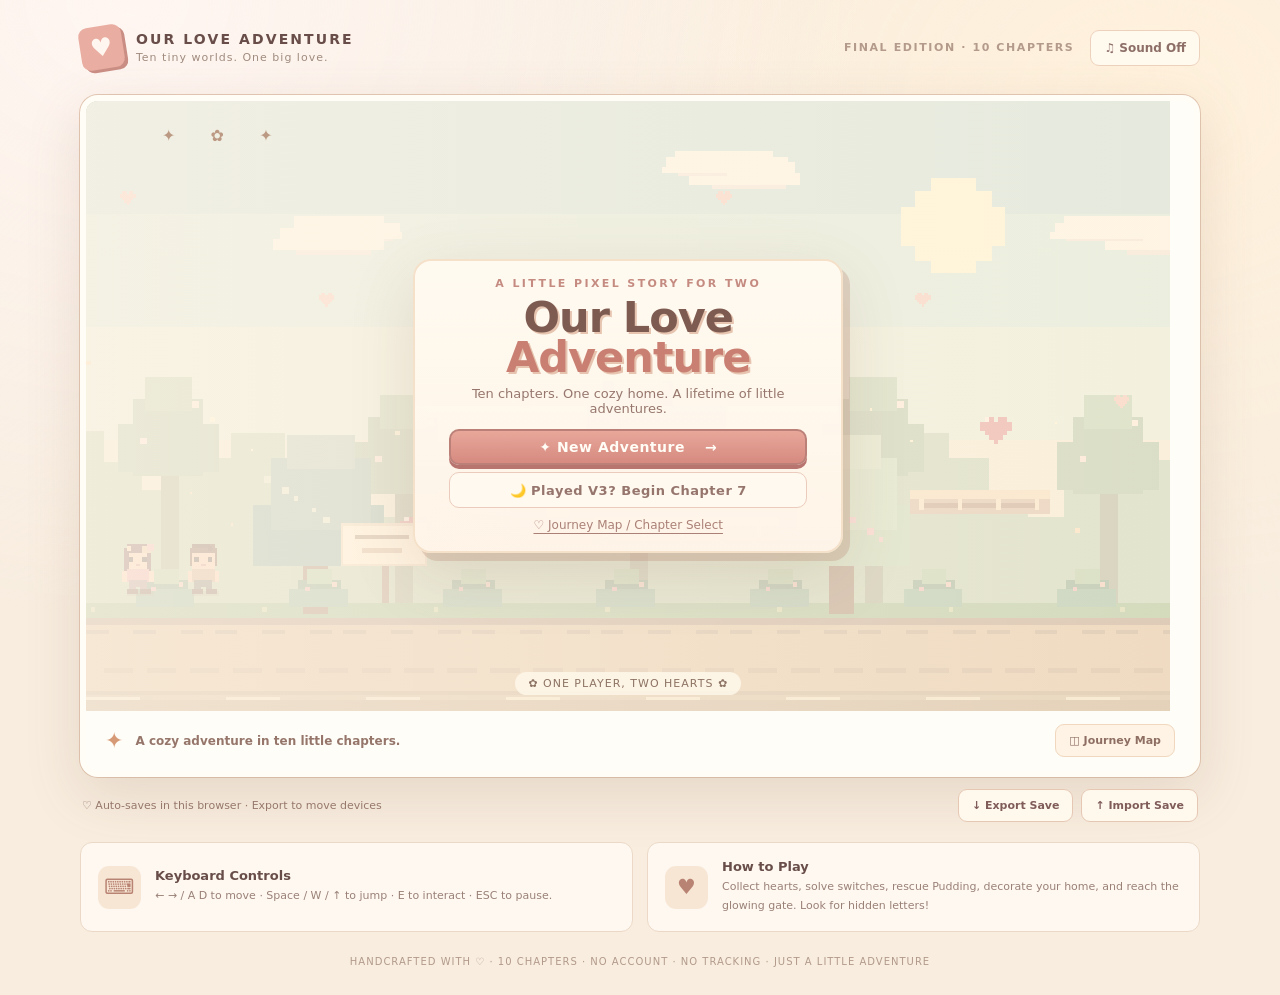
==== index.html @ 459f7eb4 "Add files via upload" ====
<!doctype html>
<html lang="en">
<head>
  <meta charset="UTF-8" />
  <meta name="viewport" content="width=device-width,initial-scale=1,viewport-fit=cover" />
  <meta name="theme-color" content="#fff0db" />
  <meta name="description" content="Our Love Adventure — a cozy ten-chapter pixel adventure about friendship, love, and a little dog named Pudding. Play in your browser!" />
  <meta property="og:title" content="Our Love Adventure · Final Edition" />
  <meta property="og:description" content="Ten tiny worlds. Two hearts. One cozy home. A free pixel adventure made with love." />
  <link rel="icon" type="image/svg+xml" href="assets/heart.svg" />
  <title>Our Love Adventure · Final Edition</title>
  <link rel="stylesheet" href="assets/styles.css" />
</head>
<body>
  <div class="shell">
    <header class="topbar">
      <div class="brand"><span class="brand-heart">♥</span><div><strong>OUR LOVE ADVENTURE</strong><small>Ten tiny worlds. One big love.</small></div></div>
      <div class="header-actions"><span class="version">FINAL EDITION · 10 CHAPTERS</span><button class="mini-button" id="audioBtn" aria-label="Toggle sound" title="Toggle sound">♫ <span id="audioLabel">Sound Off</span></button></div>
    </header>
    <main>
      <div class="game-shell">
        <div class="game-screen" id="gameScreen">
          <canvas id="game" width="480" height="270" aria-label="Our Love Adventure pixel platform game. Use keyboard or touch controls." role="img"></canvas>
          <div class="hud hidden" id="hud">
            <div class="hud-left"><span class="hud-level" id="hudLevel">🌸 01 / First Bloom Garden</span><span class="hud-chapter" id="hudObjective">Collect hearts to open the gate</span></div>
            <div class="hud-right"><div class="counter heart-counter">♥ <span id="heartCount">0 / 5</span></div><div class="counter" id="otherCounter" style="display:none"></div><button id="pauseBtn" class="hud-btn" title="Pause / Journey Map" aria-label="Pause game">Ⅱ</button></div>
          </div>
          <div class="hint-pill hidden" id="actionHint">Press E to interact</div>
          <div class="toast hidden" id="toast" role="status" aria-live="polite"></div>
          <div class="screen-overlay" id="menuOverlay">
            <div class="landing-ornament">✦ &nbsp; ✿ &nbsp; ✦</div>
            <div class="menu-card">
              <div class="eyebrow">A LITTLE PIXEL STORY FOR TWO</div>
              <div class="hero-mark">♥</div>
              <h1>Our Love<br/><span>Adventure</span></h1>
              <p class="hero-subtitle">Ten chapters. One cozy home. A lifetime of little adventures.</p>
              <div class="menu-buttons">
                <button id="startBtn" class="main-button">✦ New Adventure <span>→</span></button>
                <button id="continueBtn" class="soft-button hidden">↪ Continue My Story</button>
                <button id="chapterSevenBtn" class="soft-button">🌙 Played V3? Begin Chapter 7</button>
                <button id="selectBtn" class="text-button">♡ Journey Map / Chapter Select</button>
              </div>
            </div>
            <div class="landing-bottom">✿ ONE PLAYER, TWO HEARTS ✿</div>
          </div>
          <div class="screen-overlay hidden" id="panelOverlay"><div class="panel-card" id="panelCard"></div></div>
          <div class="dialogue hidden" id="dialogueBox" role="dialog" aria-label="Story dialogue">
            <span class="dialogue-avatar" id="dialogueAvatar">♥</span>
            <div class="dialogue-body"><strong id="dialogueWho">Narrator</strong><p id="dialogueText"></p></div>
            <button id="dialogueNext" class="dialogue-next">Next <span>›</span></button>
          </div>
        </div>
        <div class="below-screen">
          <div class="mission"><span class="mission-icon">✦</span><span id="missionText">A cozy adventure in ten little chapters.</span></div>
          <div class="home-tools hidden" id="homeTools"><button class="map-button" id="homeShopBtn">🛋️ Furniture</button><button class="map-button" id="homeClothesBtn">🧥 Outfits</button></div>
          <button class="map-button" id="mapBtn">◫ Journey Map</button>
        </div>
      </div>
      <div class="touch-bar hidden" id="touchBar" aria-label="Touch game controls">
        <div class="touch-group"><button id="leftTouch" class="touch-key" aria-label="Move left">◀</button><button id="rightTouch" class="touch-key" aria-label="Move right">▶</button></div>
        <span class="touch-help">Tap to move and explore</span>
        <div class="touch-group"><button id="jumpTouch" class="touch-key jump-key" aria-label="Jump">↑<small>JUMP</small></button><button id="actTouch" class="touch-key action-key" aria-label="Interact">♥<small>ACT</small></button></div>
      </div>
      <div class="save-bar">
        <span class="save-note">♡ Auto-saves in this browser · Export to move devices</span>
        <button class="save-button" id="exportSaveBtn">↓ Export Save</button>
        <button class="save-button" id="importSaveBtn">↑ Import Save</button>
        <input type="file" id="importSaveInput" accept=".json,application/json" style="display:none" aria-label="Choose a saved-game JSON file" />
      </div>
      <div class="footer-grid">
        <div class="info-card"><div class="info-symbol">⌨</div><div><h3>Keyboard Controls</h3><p>← → / A D to move · Space / W / ↑ to jump · E to interact · ESC to pause.</p></div></div>
        <div class="info-card"><div class="info-symbol">♥</div><div><h3>How to Play</h3><p>Collect hearts, solve switches, rescue Pudding, decorate your home, and reach the glowing gate. Look for hidden letters!</p></div></div>
      </div>
      <footer class="footer-note">HANDCRAFTED WITH ♡ · 10 CHAPTERS · NO ACCOUNT · NO TRACKING · JUST A LITTLE ADVENTURE</footer>
    </main>
  </div>
  <script src="assets/game.js"></script>
</body>
</html>
---- assets/styles.css ----
:root{color-scheme:light;--ink:#684d49;--ink2:#9c7e75;--cream:#fff7eb;--paper:#fffdf7;--peach:#eab29d;--rose:#dc897f;--tan:#ead8bd;--shadow:#d4aa90}*{box-sizing:border-box}html,body{margin:0;min-height:100%;font-family:ui-rounded,system-ui,sans-serif;background:radial-gradient(ellipse at 10% 0%,#fff6f2 0,transparent 45%),radial-gradient(ellipse at 90% 10%,#fff1dc 0,transparent 42%),#f8eddf;color:var(--ink)}body{overflow-x:hidden}body:before{content:"";position:fixed;inset:0;pointer-events:none;opacity:.27;background-image:radial-gradient(#d6bfa9 .65px,transparent .65px);background-size:18px 18px}.shell{width:min(1120px,calc(100% - 36px));margin:0 auto;position:relative}.topbar{height:95px;display:flex;align-items:center;justify-content:space-between;gap:12px}.brand{display:flex;align-items:center;gap:13px}.brand-heart{display:grid;place-items:center;background:#e9ada1;box-shadow:3px 3px 0 #c98d83;color:#fff6ef;width:43px;height:43px;font-size:25px;transform:rotate(-9deg);border-radius:9px}.brand strong{display:block;font-size:14px;letter-spacing:2.1px}.brand small{display:block;color:#a08b7e;font-size:11px;margin-top:4px;letter-spacing:1px}.header-actions{display:flex;align-items:center;gap:16px}.version{color:#b39a8b;font-size:11px;letter-spacing:1.6px;font-weight:800}.mini-button{border:1px solid #ecd2bd;background:#fff9ee;border-radius:9px;min-height:36px;padding:0 13px;color:#8c6e66;font:inherit;font-size:12px;font-weight:700;cursor:pointer}.mini-button:hover,.map-button:hover,.soft-button:hover{background:#f9e7d9}.game-shell{border:6px solid #fffdf6;box-shadow:0 18px 55px #8b65502a,0 0 0 1px #e4c8b3;border-radius:18px;background:#fffdf7;overflow:hidden}.game-screen{position:relative;aspect-ratio:16 / 9;overflow:hidden;background:#f5d8be;isolation:isolate}.game-screen canvas{position:absolute;inset:0;width:100%;height:100%;object-fit:contain;image-rendering:pixelated;image-rendering:crisp-edges;display:block}.screen-overlay{position:absolute;inset:0;background:linear-gradient(90deg,#fff4e5c4,#fff1dd91);display:flex;align-items:center;justify-content:center;z-index:7}.menu-card{position:relative;text-align:center;padding:22px 47px 25px;width:min(425px,90%);border:2px solid #f5e1ca;border-radius:18px;box-shadow:7px 8px 0 #bb907b52,0 20px 65px #82594426;background:linear-gradient(180deg,#fffaf1fa,#fff4e8f9)}.landing-ornament{position:absolute;top:25px;left:7%;color:#bb9983;font-size:16px;letter-spacing:5px}.landing-bottom{position:absolute;bottom:16px;font-size:11px;color:#8d7363;letter-spacing:1px;background:#fff9eccc;padding:5px 13px;border-radius:20px}.eyebrow{color:#c58b81;font-weight:800;font-size:11px;letter-spacing:3px}.hero-mark{width:46px;height:45px;margin:8px auto 2px;color:#fff;background:#df9a91;clip-path:polygon(50% 90%,0 37%,0 14%,22% 0,50% 20%,78% 0,100% 14%,100% 37%);font-size:15px;line-height:29px}.menu-card h1{font-size:clamp(29px,4vw,43px);font-weight:900;letter-spacing:-1px;line-height:.95;margin:11px 0 12px;text-shadow:2px 2px #e6c4af;color:#7e5b51}.menu-card h1 span{color:#c98073}.hero-subtitle{font-size:13px;color:#97776d;margin:12px 0 23px}.menu-buttons{display:flex;flex-direction:column;align-items:stretch;gap:9px}.main-button,.soft-button{font-family:inherit;cursor:pointer;border-radius:10px;min-height:42px;font-weight:850;letter-spacing:.5px}.main-button{border:2px solid #bb8179;color:#fffdf6;background:linear-gradient(0deg,#d68a80,#e8a79a);box-shadow:0 4px 0 #b8756f;font-size:14px;display:flex;justify-content:center;align-items:center;gap:20px}.main-button:hover{filter:brightness(1.05)}.main-button:active{transform:translateY(3px);box-shadow:0 1px 0 #b8756f}.soft-button{background:#fff9ef;border:1px solid #ebcbbc;color:#96756d;font-size:13px}.text-button{border:0;background:transparent;color:#ab8177;cursor:pointer;padding:3px;font-size:12px;text-decoration:underline;text-underline-offset:4px;font-family:inherit}.below-screen{min-height:60px;padding:10px 19px;display:flex;gap:12px;align-items:center;justify-content:space-between}.mission{display:flex;align-items:center;gap:12px;color:#96766b;font-size:12px;font-weight:650}.mission-icon{color:#d69b76;font-size:22px}.map-button{padding:9px 13px;background:#fff3e5;color:#8e6e62;border:1px solid #f0d7be;border-radius:9px;font:inherit;font-size:11px;cursor:pointer;white-space:nowrap;font-weight:700}.footer-grid{margin-top:20px;display:grid;grid-template-columns:1fr 1fr;gap:14px}.info-card{background:#fffcf6c4;border:1px solid #ebd8c6;border-radius:12px;padding:16px 17px;display:flex;gap:14px;align-items:center}.info-symbol{width:43px;height:43px;background:#f8e6d5;border-radius:11px;display:grid;place-items:center;font-size:21px;flex-shrink:0;color:#b88373}.info-card h3{margin:0 0 4px;font-size:13px}.info-card p{margin:0;color:#9a8177;font-size:11px;line-height:1.7}.footer-note{text-align:center;color:#b29a8b;font-size:10px;letter-spacing:1px;margin:24px 0 28px}.hud{position:absolute;top:10px;left:10px;right:10px;display:flex;align-items:flex-start;justify-content:space-between;pointer-events:none;z-index:3;gap:8px}.hud-left,.hud-right{display:flex;gap:5px;align-items:center}.hud-left{flex-direction:column;align-items:flex-start}.hud-level,.hud-chapter,.counter,.hud-btn{background:#fff8e9eb;border:1px solid #e4c8ad;color:#835d55;border-radius:6px;box-shadow:2px 2px #c9987845;font-weight:900;font-size:10px;padding:5px 8px;line-height:1.2}.hud-chapter{font-size:9px;color:#a07c70;font-weight:700}.heart-counter{color:#cc766f}.hud-btn{pointer-events:auto;cursor:pointer;padding:4px 8px;font-size:12px}.hud-btn:hover{background:#fff}.hint-pill{position:absolute;left:50%;bottom:25px;transform:translateX(-50%);background:#fff8deeb;border:1px solid #c9a17d;box-shadow:0 3px #9d765c70;border-radius:7px;color:#795a4d;padding:5px 12px;font-size:10px;font-weight:900;z-index:3;white-space:nowrap}.toast{position:absolute;top:62px;left:50%;transform:translateX(-50%);background:#fff8e9;border:2px solid #e0ab8e;color:#a0655b;font-size:11px;font-weight:800;border-radius:8px;padding:6px 13px;z-index:5;box-shadow:3px 3px #d6a08280;max-width:80%;text-align:center}.dialogue{position:absolute;left:5%;right:5%;bottom:5%;min-height:70px;background:#fff9edfa;border:2px solid #d5a98d;border-radius:9px;box-shadow:5px 5px 0 #9c735d91;z-index:6;padding:12px 15px;display:flex;align-items:center;gap:13px}.dialogue-avatar{width:45px;height:45px;border:2px solid #e5b3a0;background:#f8d8cd;border-radius:7px;display:grid;place-items:center;font-size:23px;color:#d7857e;flex-shrink:0}.dialogue-body{flex:1;min-width:0}.dialogue-body strong{font-size:11px;color:#b67669}.dialogue-body p{margin:5px 0;color:#795d55;font-size:12px;line-height:1.6}.dialogue-next{align-self:end;white-space:nowrap;border:0;background:#e8ad9f;border-radius:6px;color:#fff;font-size:11px;font-weight:850;padding:8px 10px;cursor:pointer}.panel-card{background:#fffaf0;border:2px solid #d8b299;border-radius:13px;padding:25px 30px;max-height:90%;overflow-y:auto;width:min(540px,91%);box-shadow:8px 8px 0 #9d71528c;text-align:center}.panel-kicker{font-size:10px;color:#b18c7e;letter-spacing:2px;font-weight:900}.panel-card h2{font-size:25px;color:#86594f;margin:7px 0 9px}.panel-card p{font-size:13px;color:#927469;line-height:1.8;margin:6px 0 14px}.panel-actions{display:flex;flex-direction:column;gap:9px;margin-top:15px}.panel-actions .main-button,.panel-actions .soft-button{min-height:41px}.level-list{display:grid;gap:9px;margin:14px 0;text-align:left}.level-row{display:flex;gap:11px;align-items:center;border:1px solid #ebd4c0;border-radius:8px;padding:12px;background:#fffdf8;text-align:left;color:#8a6860;font:inherit;width:100%;cursor:pointer}.level-row strong{font-size:13px}.level-row small{display:block;color:#b09585;font-size:11px;margin-top:3px}.level-row[disabled]{opacity:.52;cursor:not-allowed}.level-row .level-emoji{font-size:23px}.level-row .level-status{margin-left:auto;font-size:11px;white-space:nowrap;font-weight:800;color:#bb8175}.summary-stats{display:flex;align-items:center;justify-content:center;gap:15px;margin-top:12px}.stat-block{padding:12px;background:#f8eadd;border-radius:8px}.stat-block b{font-size:21px;color:#c78971;display:block}.stat-block small{color:#9d8576;font-size:10px}.touch-bar{display:none;margin:12px 0 0;justify-content:space-between;align-items:center;gap:8px}.touch-group{display:flex;gap:9px}.touch-key{user-select:none;-webkit-user-select:none;touch-action:none;min-width:62px;height:58px;border:2px solid #e1bea5;border-bottom:5px solid #c9a38b;background:#fff9ec;color:#976a62;border-radius:13px;font-family:inherit;font-size:23px;font-weight:900;cursor:pointer;display:flex;align-items:center;justify-content:center;flex-direction:column}.touch-key small{font-size:9px;font-weight:850;margin-top:-2px}.touch-key:active,.touch-key.pressed{transform:translateY(2px);border-bottom-width:3px;background:#fce6d6}.jump-key{background:#ffe8d3}.action-key{background:#f8d7cf;color:#c26f70}.touch-help{font-size:10px;color:#a38a7e}.hidden{display:none!important}@media(max-width:720px){.shell{width:calc(100% - 16px)}.topbar{height:66px}.brand{gap:8px}.brand strong{font-size:11px;letter-spacing:1px}.brand small{font-size:9px}.brand-heart{width:32px;height:32px;font-size:20px}.version{display:none}.mini-button{padding:0 8px;min-height:30px;font-size:10px}.game-shell{border:3px solid #fffdf6;border-radius:11px}.landing-ornament,.landing-bottom{display:none}.menu-card{width:min(340px,90%);padding:11px 18px 12px;box-shadow:3px 4px 0 #bb907b52}.eyebrow{font-size:8px}.hero-mark{display:none}.menu-card h1{font-size:clamp(22px,6vw,31px);margin:6px 0 8px}.hero-subtitle{font-size:10px;margin:5px 0 11px}.menu-buttons{gap:5px}.main-button,.soft-button{min-height:30px;font-size:11px;box-shadow:0 2px 0 #b8756f}.text-button{font-size:10px}.below-screen{padding:7px 8px;min-height:40px}.mission{font-size:10px;gap:5px}.mission-icon{font-size:16px}.map-button{font-size:10px;padding:6px}.hud{top:5px;left:5px;right:5px}.hud-level,.hud-chapter,.counter,.hud-btn{font-size:8px;padding:3px 5px}.hud-chapter{display:none}.hint-pill{font-size:9px;bottom:7px;padding:3px 7px}.toast{top:35px;font-size:9px;padding:3px 6px}.dialogue{left:2%;right:2%;bottom:3%;padding:5px 8px;min-height:47px;gap:7px}.dialogue-avatar{height:31px;width:31px;font-size:16px}.dialogue-body strong{font-size:9px}.dialogue-body p{font-size:10px;margin:2px 0;line-height:1.35}.dialogue-next{font-size:9px;padding:5px}.panel-card{padding:13px 16px;max-height:96%}.panel-card h2{font-size:19px;margin:4px}.panel-card p{font-size:11px;line-height:1.4;margin:5px 0}.panel-kicker{font-size:9px}.level-list{margin:8px 0;gap:5px}.level-row{padding:7px}.level-row strong{font-size:11px}.level-row small{font-size:9px}.level-row .level-emoji{font-size:16px}.panel-actions{margin-top:8px;gap:5px}.panel-actions .main-button,.panel-actions .soft-button{min-height:30px}.footer-grid{grid-template-columns:1fr;gap:8px;margin-top:16px}.info-card{padding:11px}.info-card p{font-size:10px}.touch-bar:not(.hidden){display:flex}.touch-key{min-width:55px;height:52px}.touch-help{display:none}.footer-note{font-size:9px;margin:16px 0}}@media(max-width:390px){.brand small{display:none}.mini-button #audioLabel{display:none}.menu-card{padding:8px 13px}.menu-card h1{font-size:23px}.hero-subtitle{margin:5px 0}.touch-key{min-width:49px;height:48px}}@media(pointer:coarse){.touch-bar:not(.hidden){display:flex}}@media(prefers-reduced-motion:reduce){*{scroll-behavior:auto!important;transition:none!important}}

.v2-next-button{border-color:#b5b9a5;color:#657f73;background:#f0f6e9}.v2-next-button:hover{background:#e7f3e4}.unlock-note{border:1px solid #d4d6ab;background:#f2f5dc;color:#71806c;border-radius:10px;padding:8px;margin:10px 0;font-size:12px;font-weight:700}.ending-teaser{font-size:11px!important}.love-quote{font-weight:900;color:#bc7e73}

/* V3: home decoration and matching outfits */
.home-tools{display:flex;gap:7px;margin-left:auto;margin-right:3px}.home-tools.hidden{display:none!important}.v3-next-button{background:#fff0e9;border-color:#e2bba7;color:#a6756e}.shop-grid{display:grid;gap:8px;margin:13px 0;max-height:205px;overflow-y:auto;text-align:left;padding:2px}.shop-item{background:#fffdf6;border:1px solid #e8d1b8;border-radius:10px;padding:8px 10px;display:flex;align-items:center;gap:10px;text-align:left;font:inherit;cursor:pointer;color:#8a6a5d;width:100%}.shop-item:hover:not(:disabled){background:#fff0e4}.shop-item:disabled{opacity:.64;cursor:default}.shop-icon{font-size:23px;width:28px;text-align:center}.shop-description{display:flex;flex:1;min-width:0;flex-direction:column;gap:3px}.shop-description strong{font-size:12px}.shop-description small{font-size:10px;color:#ad9483}.shop-price{font-size:11px;font-weight:900;color:#b27d70;white-space:nowrap}@media(max-width:720px){.shop-grid{max-height:100px;gap:4px}.shop-item{padding:5px}.shop-icon{font-size:16px}.shop-description strong{font-size:10px}.shop-description small{font-size:8px}.shop-price{font-size:9px}.home-tools{gap:3px}.home-tools .map-button{font-size:9px;padding:5px}.menu-card .v3-next-button{min-height:28px}}@media(max-width:390px){.home-tools .map-button{padding:4px;font-size:8px}.below-screen{gap:3px}.mission{font-size:9px}}

/* Final Edition accessibility / GitHub Pages polish */
:focus-visible{outline:3px solid #aa6b87!important;outline-offset:2px}
button:disabled{cursor:not-allowed;opacity:.6}
.save-bar{display:flex;gap:8px;align-items:center;justify-content:flex-end;flex-wrap:wrap;margin:12px 2px 0}
.save-bar .save-note{font-size:11px;color:#96786b;margin-right:auto}
.save-button{border:1px solid #e5c7b3;border-radius:9px;background:#fff9ed;color:#805c59;padding:9px 13px;font:inherit;font-size:11px;font-weight:750;cursor:pointer}
.save-button:hover{background:#fcebe0}
#menuOverlay .menu-card{width:min(430px,91%);padding:16px 34px}
#menuOverlay .hero-subtitle{margin:7px 0 13px}
#menuOverlay .menu-buttons{gap:7px}
#menuOverlay .main-button,#menuOverlay .soft-button{min-height:36px}
#menuOverlay .eyebrow{letter-spacing:2.4px}
#menuOverlay h1{margin:7px 0 8px}
#menuOverlay .hero-mark{display:none}
@media(max-width:720px){
  .save-bar{justify-content:center}.save-bar .save-note{width:100%;text-align:center}
  #menuOverlay .menu-card{width:min(340px,92%);padding:7px 18px 9px}
  #menuOverlay .eyebrow{font-size:8px;letter-spacing:1px}
  #menuOverlay .menu-card h1{font-size:clamp(20px,5.5vw,26px);margin:4px 0 5px}
  #menuOverlay .hero-subtitle{font-size:9px;margin:4px 0 6px}
  #menuOverlay .menu-buttons{gap:4px}
  #menuOverlay .main-button,#menuOverlay .soft-button{min-height:25px;box-shadow:none;font-size:10px}
  #menuOverlay .text-button{padding:1px}
}
@media(max-width:360px){#menuOverlay .menu-card{padding:5px 13px}#menuOverlay .menu-card h1{font-size:19px}}
@media(min-width:721px){.game-screen{max-height:610px}}
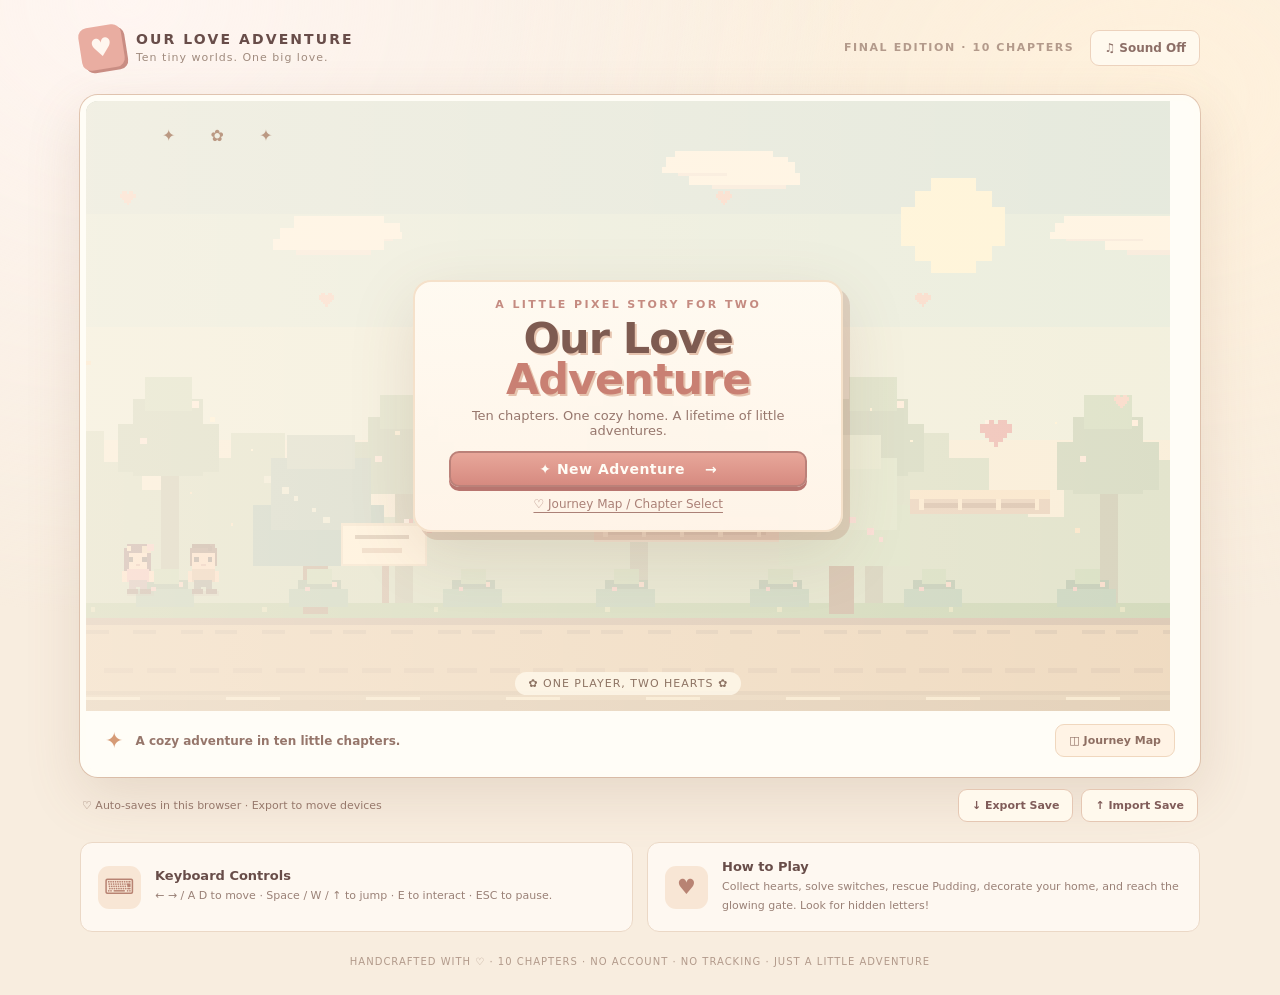
==== commit 59912374: "Add files via upload" ====
--- a/index.html
+++ b/index.html
@@ -37,7 +37,6 @@
               <div class="menu-buttons">
                 <button id="startBtn" class="main-button">✦ New Adventure <span>→</span></button>
                 <button id="continueBtn" class="soft-button hidden">↪ Continue My Story</button>
-                <button id="chapterSevenBtn" class="soft-button">🌙 Played V3? Begin Chapter 7</button>
                 <button id="selectBtn" class="text-button">♡ Journey Map / Chapter Select</button>
               </div>
             </div>
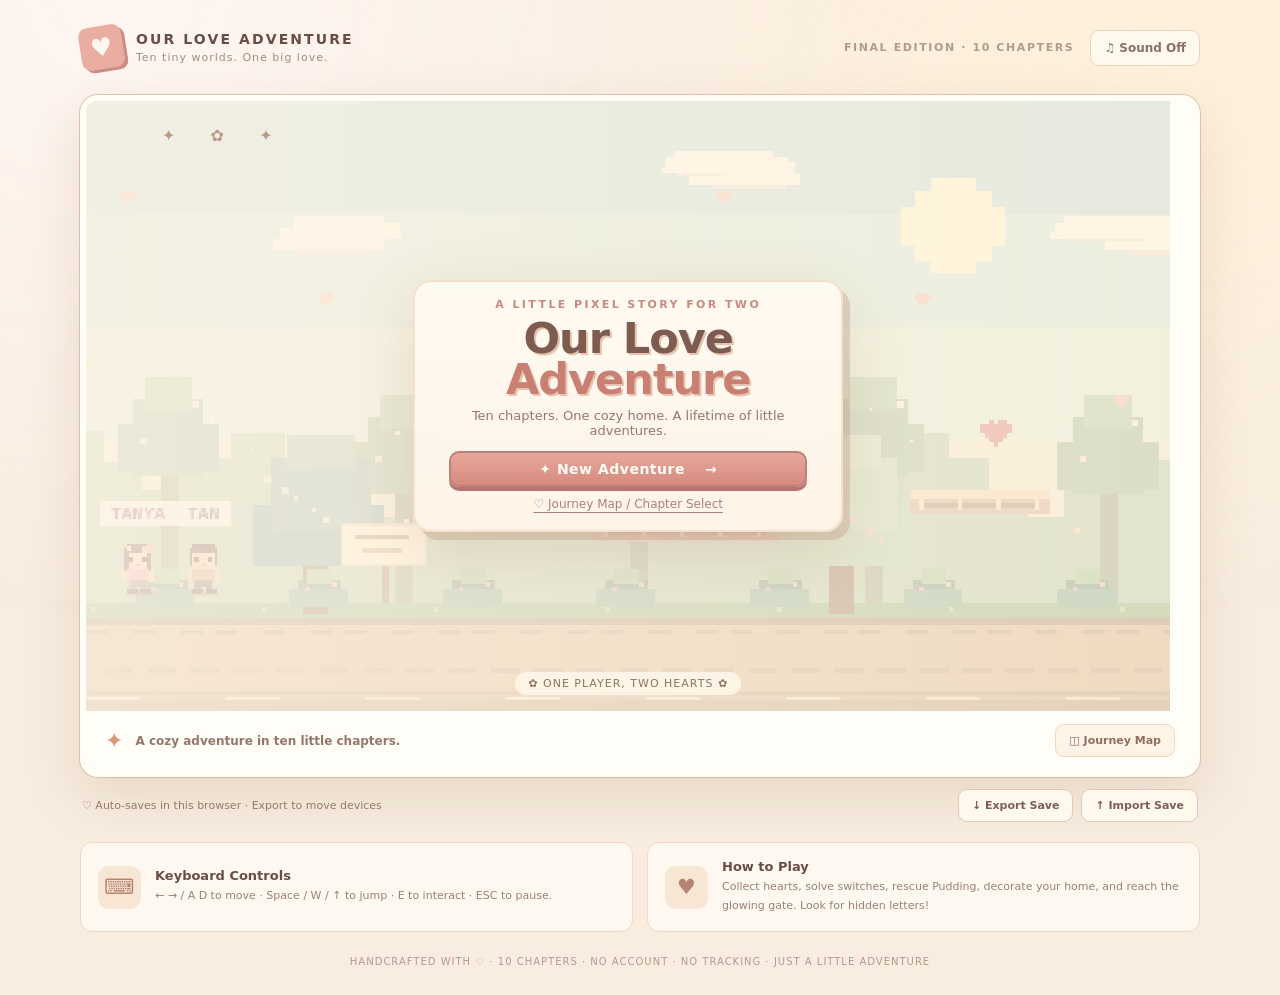
==== commit cd3e48a7: "Add files via upload" ====
--- a/index.html
+++ b/index.html
@@ -73,6 +73,6 @@
       <footer class="footer-note">HANDCRAFTED WITH ♡ · 10 CHAPTERS · NO ACCOUNT · NO TRACKING · JUST A LITTLE ADVENTURE</footer>
     </main>
   </div>
-  <script src="assets/game.js"></script>
+  <script src="assets/game.js?v=tan-tanya-20261016"></script>
 </body>
 </html>
